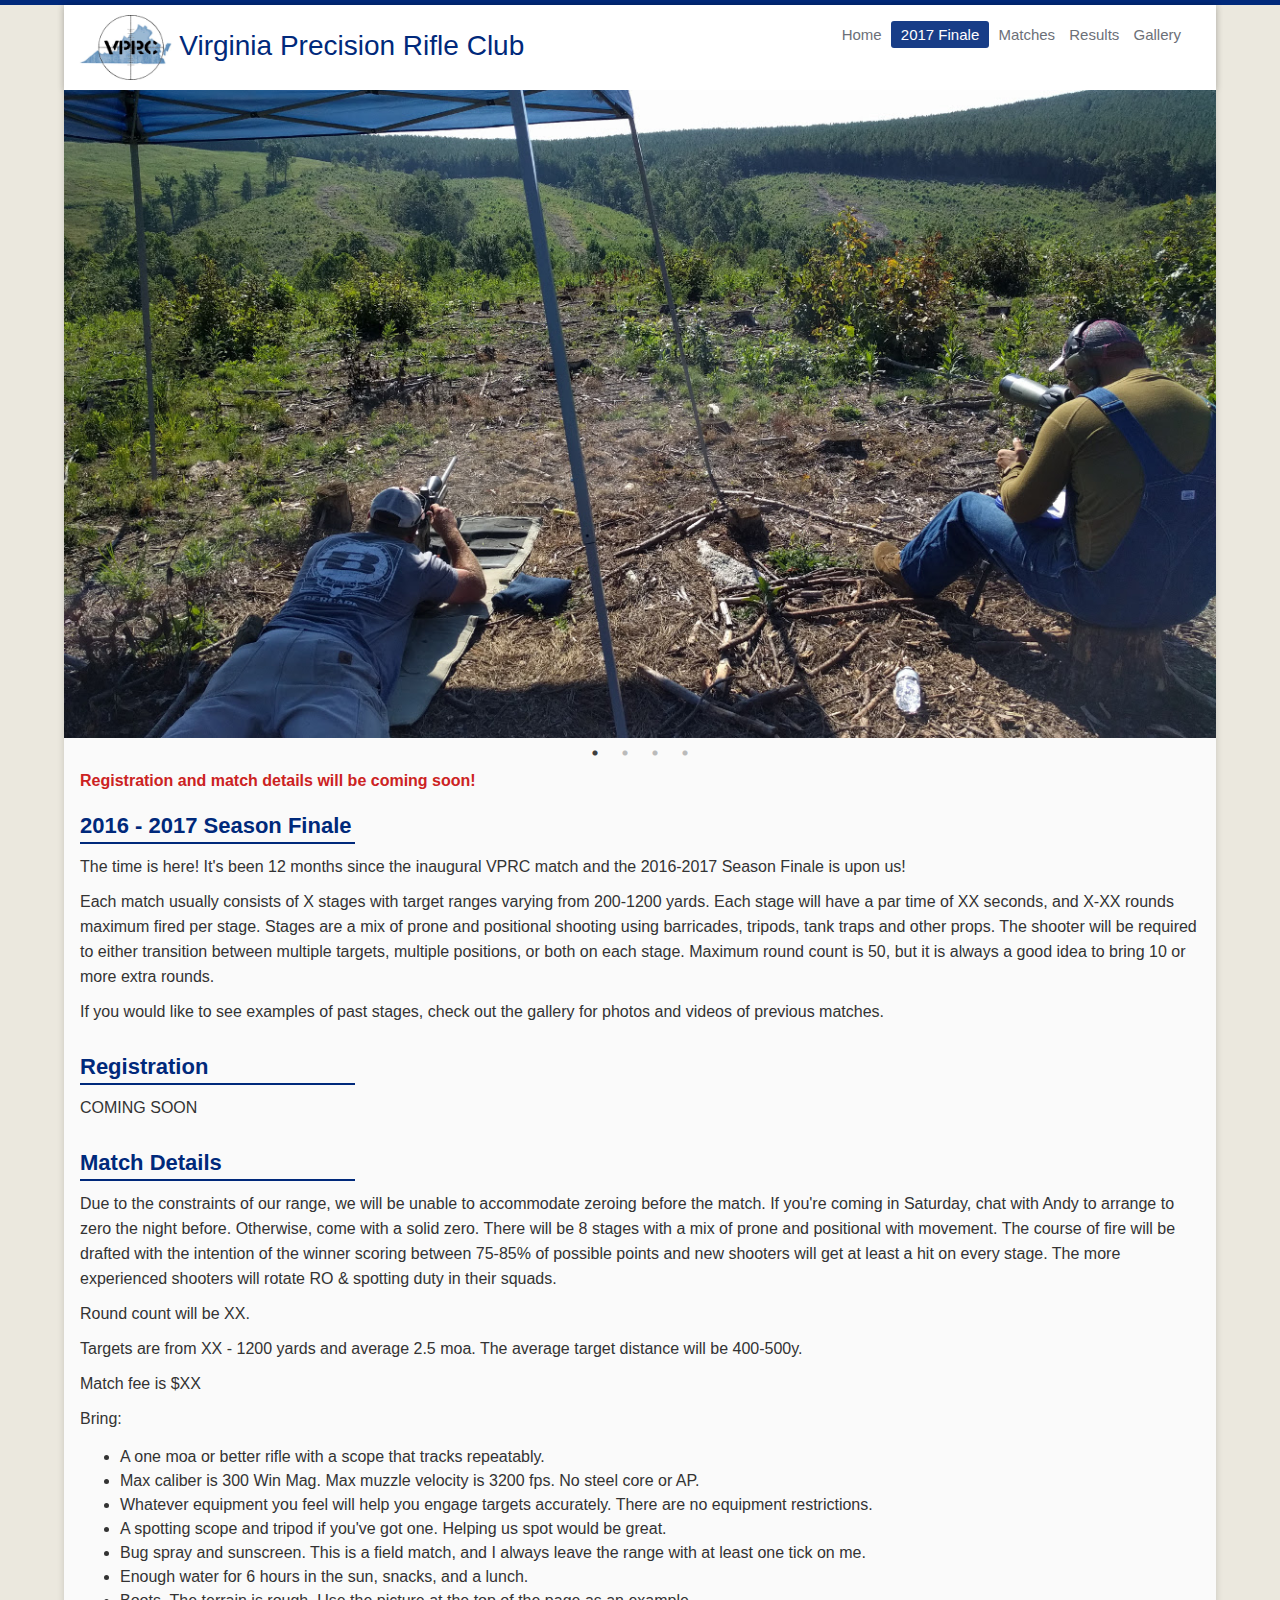
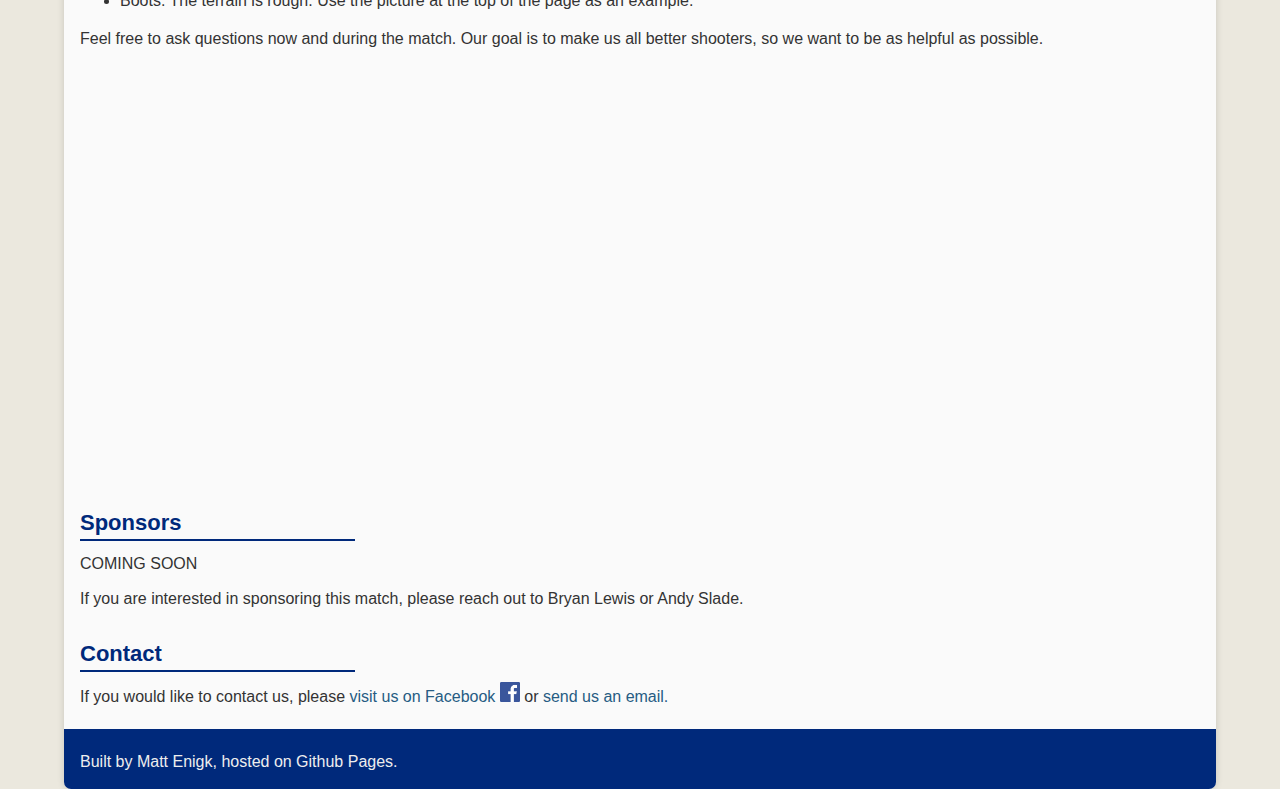
==== 2016_2017_season_finale.html @ fa89bb54 "Added 2016-2017 season finale page" ====
<!DOCTYPE html>

<html>
<head>
	<title>'2017 Season Finale | VPRC</title>
	<link href="img/favicon.ico" rel="icon" sizes="16x16 32x32 48x48 64x64" type="image/vnd.microsoft.icon">
	<meta charset="UTF-8">
	<meta content="width=device-width, initial-scale=1.0" name="viewport">
	<script src="https://ajax.googleapis.com/ajax/libs/jquery/1.12.4/jquery.min.js">
	</script>
	<script src="https://code.jquery.com/ui/1.12.0/jquery-ui.js">
	</script>
	<link href="css/reset.css" media="screen" rel="stylesheet" type="text/css">
	<link href="css/styles.css" media="screen" rel="stylesheet" type="text/css">
	<link href="css/header-basic-light.css" media="screen" rel="stylesheet" type="text/css">
	<link href="slick/slick.css" media="screen" rel="stylesheet" type="text/css">
	<link href="slick/slick-theme.css" media="screen" rel="stylesheet" type="text/css">
	<link href="css/jquery-ui.theme.css" media="screen" rel="stylesheet" type="text/css">
	<link href="css/jquery-ui.css" media="screen" rel="stylesheet" type="text/css">
	<link href="css/jquery-ui.structure.css" media="screen" rel="stylesheet" type="text/css">
	<script src="js/modernizr.js">
	</script>
	<script src="js/respond.js">
	</script>
	<script src="js/prefixfree.min.js">
	</script>
	<script src="slick/slick.min.js" type="text/javascript">
	</script>
	<script>
	$(document).ready(function(){
	 // Add smooth scrolling to all links
	 $("a").on('click', function(event) {

	   // Make sure this.hash has a value before overriding default behavior
	   if (this.hash !== "") {
	     // Prevent default anchor click behaviorc
	     event.preventDefault();

	     // Store hash
	     var hash = this.hash;

	     // Using jQuery's animate() method to add smooth page scroll
	     // The optional number (800) specifies the number of milliseconds it takes to scroll to the specified area
	     $('html, body').animate({
	       scrollTop: $(hash).offset().top
	     }, 800, function(){
	  
	       // Add hash (#) to URL when done scrolling (default click behavior)
	       window.location.hash = hash;
	     });
	   } // End if
	 });
	});
	</script>
	<script>
	   $(function(){
	     $("#slides").slick({
	       adaptiveHeight:true,
	       adaptiveWidth:true,
	       dots: true,
	       accessibility: true,
	       autoplay: true,
	       autoplaySpeed: 2500,
	       arrows: false
	     });
	   });
	</script>
	<script>
	 (function(i,s,o,g,r,a,m){i['GoogleAnalyticsObject']=r;i[r]=i[r]||function(){
	 (i[r].q=i[r].q||[]).push(arguments)},i[r].l=1*new Date();a=s.createElement(o),
	 m=s.getElementsByTagName(o)[0];a.async=1;a.src=g;m.parentNode.insertBefore(a,m)
	 })(window,document,'script','https://www.google-analytics.com/analytics.js','ga');

	 ga('create', 'UA-84222707-1', 'auto');
	 ga('send', 'pageview');

	</script>
</head>

<body>
	<div class="center-section">
		<header class="header-basic-light">
			<div class="header-limiter">
				<h1 id="home"><a href="index.html"><img alt="Virginia Precision Rifle Club Logo" height="65px" src="img/vprc_logo.jpg" style="vertical-align:middle"></a> Virginia Precision Rifle Club</h1>
				<nav>
					<a href="index.html">Home</a>
					<a class="selected" href="2016_2017_season_finale.html"> 2017 Finale</a> 
					<a href="matches.html">Matches</a> 
					<a href="results.html">Results</a> 
					<a href="gallery.html">Gallery</a>			
				</nav>
			</div>
		</header>

		<section class="container_slick">
			<div class="content_slick">
				<h2 class="hidden">Overview Photos</h2>
				<div class="home_photos" id="slides"><img alt="Andy Slade spotting for a competitor" src="img/slider/home7.jpg"> <img alt="Flingin' brass from the barricade" src="img/slider/home9.JPG"> <img alt="Bryan Lewis racking up hits from prone" src="img/slider/home10.JPG"> <img alt="Sam Barr makin shots from the Tank Trap" src="img/slider/home11.jpg"></div>
			</div>
		</section>
		<section class="container">
			<div class="content" id="matches">
				<p class="alert">Registration and match details will be coming soon!</p>

				<h2>2016 - 2017 Season Finale</h2>

				<p>The time is here! It's been 12 months since the inaugural VPRC match and the 2016-2017 Season Finale is upon us!</p>
				<p></p>
				<p>Each match usually consists of X stages with target ranges varying from 200-1200 yards. Each stage will have a par time of XX seconds, and X-XX rounds maximum fired per stage. Stages are a mix of prone and positional shooting using barricades, tripods, tank traps and other props. The shooter will be required to either transition between multiple targets, multiple positions, or both on each stage. Maximum round count is 50, but it is always a good idea to bring 10 or more extra rounds.</p>
				<p></p>
				<p>If you would like to see examples of past stages, check out the gallery for photos and videos of previous matches.</p>
			</div>
		</section>





		<section class="container">
			<div class="content" id="registration">
				<h2>Registration</h2>

				<p>COMING SOON</p>

			</div>
		</section>


		<section class="container">
			<div class="content" id="match-details">
				<h2>Match Details</h2>

				<p>Due to the constraints of our range, we will be unable to accommodate zeroing before the match. If you're coming in Saturday, chat with Andy to arrange to zero the night before. Otherwise, come with a solid zero. There will be 8 stages with a mix of prone and positional with movement. The course of fire will be drafted with the intention of the winner scoring between 75-85% of possible points and new shooters will get at least a hit on every stage. The more experienced shooters will rotate RO & spotting duty in their squads.</p>

				<p>Round count will be XX.</p>

				<p>Targets are from XX - 1200 yards and average 2.5 moa. The average target distance will be 400-500y.</p>

				<p>Match fee is $XX</p>

				<p>Bring:</p>
				<ul>
					<li>A one moa or better rifle with a scope that tracks repeatably.</li>
					<li>Max caliber is 300 Win Mag. Max muzzle velocity is 3200 fps. No steel core or AP.</li>
					<li>Whatever equipment you feel will help you engage targets accurately. There are no equipment restrictions.</li>
					<li>A spotting scope and tripod if you've got one. Helping us spot would be great.</li>
					<li>Bug spray and sunscreen. This is a field match, and I always leave the range with at least one tick on me.</li>
					<li>Enough water for 6 hours in the sun, snacks, and a lunch.</li>
					<li>Boots. The terrain is rough. Use the picture at the top of the page as an example.</li>
				</ul>
				Feel free to ask questions now and during the match. Our goal is to make us all better shooters, so we want to be as helpful as possible.
				<p></p>

				<div class="content_map">
					<iframe allowfullscreen frameborder="0" height="400" src="https://www.google.com/maps/embed?pb=!1m14!1m8!1m3!1d1617890.6167510154!2d-80.42761790255052!3d37.62703771089053!3m2!1i1024!2i768!4f13.1!3m3!1m2!1s0x884d4d66115ae6b7%3A0xe59be370fa7abfe2!2s2095+Weatherford+Dr%2C+Gretna%2C+VA+24557!5e0!3m2!1sen!2sus!4v1479332311120" style="border:0" width="100%"></iframe>
				</div>
			</div>
		</section>

				<section class="container">
			<div class="content" id="registration">
				<h2>Sponsors</h2>

				<p>COMING SOON</p>
				
				<p>If you are interested in sponsoring this match, please reach out to Bryan Lewis or Andy Slade.</p>

			</div>
		</section>

		<section class="container">
			<div class="content" id="contact">
				<h2>Contact</h2>


				<p>If you would like to contact us, please <a href="https://www.facebook.com/groups/608520689301867/">visit us on Facebook <img height="20" src="img/fb_ico.png" width="20"></a> or <a href="mailto:vaprclub@gmail.com" target="_top">send us an email.</a>
			</div>
		</section>


		<div class="footer">
			<p>Built by Matt Enigk, hosted on Github Pages.</p>
		</div>
	</div>
</body>
</html>
---- css/styles.css ----
body
{
border-top: 5px solid #00297b;
background: #ebe8de;
font-family: 'Open Sans', sans-serif;
color: #333333;}

input
{
font-family: 'Open Sans', sans-serif;
font-size:16px;
padding: 7px;
outline: 0;
border:0;
width:250px;
background: #ECECDE;
border-radius:5px;}

input[type=submit]
{
width:auto;
padding: 5px 18px;
line-height:25px;
text-shadow:none;
cursor:pointer;
box-shadow: none;
background: #333333;
color: #fff;}

p
{
margin: 10px 0;
line-height: 25px;}

a
{
text-decoration: none;
color: inherit;
transition: color .5s ease;}

strong
{
font-weight: bold;}

figcaption
{
line-height: 25px;
font-size:14px;
width:200px;}

figcaption strong
{
border-bottom: 1px solid #D6D0C1;
padding-bottom:10px;
margin: 10px 0;
display:block;}

header
{
width:auto;
max-width:1200px;
margin: 0 auto 0px auto;}

header h1
{
margin: 35px 0 0 0;
font-size: 55px;
color: #00297b;
font-style: italic;
font-family: 'Roboto Medium', serif;}

header p
{
font-family: 'Open Sans', sans-serif;
font-size: 16px;
color: #4A463B;
margin-left:132px;}

.container_slick
{
width:auto;
max-width: 1200px;
margin: 0 auto;
position:relative;
}
.container
{
width:auto;
max-width: 1200px;

position:relative;}

.clear
{
clear:both;}

.hidden
{
position:absolute;
clip: rect(1px 1px 1px 1px); /* IE6 & 7 */
clip: rect(1px, 1px, 1px, 1px);}

.about
{
	padding-right: 10px;
	float: left;
}

.content
{
	padding-bottom: 10px;
	/*border-bottom: 2px solid #00297b;*/
	padding-left: 16px;
	padding-right: 16px;
}

.content_footer
{
	border-bottom: none;
	background-color: #fff;
}
.content_slick
{
	margin-top: 0px;
	margin-bottom: 0px;
}
.content_map
{
	max-width: 75%;
	margin: auto;
	margin-top: 20px;
	margin-bottom: 20px;
}

.results_table
{
	max-width: 90%;
	margin: auto;
}
.content h2
{
	padding-top: 12px;
	padding-bottom: 5px;
	font-size: 22px;
	font-weight: bold;
	color: #00297b;
	border-bottom: 2px solid #00297b;
	width: 275px;
}

ol {
    display: block;
    list-style-type: decimal;
    margin-top: 1em;
    margin-bottom: 1em;
    margin-left: 0;
    margin-right: 0;
    padding-left: 40px;
}
.center-section
{
	background: #FAFAFA;
	max-width: 90%;
	margin: auto;
	box-shadow: 0 0 7px 0 rgba(0, 0, 0, 0.15);
	border-bottom-right-radius: 7px;
	border-bottom-left-radius: 7px;
}

.content_form
{
	max-width: 90%;
	margin: auto;
	margin-top: 20px;
	margin-bottom: 20px;
}

/*For screens above 1333px set the max width of header and content to 1200px.*/
@media all and (min-width: 1333px) {
	.center-section
	{
		max-width: 1200px;
	}
	.content_form
	{
		max-width: 75%;
	}
}
/*For screens below 960px set the max width of header and content to the entire view*/
@media all and (max-width: 960px) {
	.center-section
	{
		max-width: 100%;
	}
	.content_form
	{
		max-width: 95%;
	}
}

a {
  transition: color .4s;
  color: #265C83;
}

a:link,
a:visited { color: #265C83; }
a:hover   { color: #7FDBFF; }
a:active  {
  transition: color .3s;
  color: #007BE6;
}

.link { text-decoration: none; }

li{
	padding-top: 2px;
	padding-bottom: 6px;
	
}

#contact{
	border-bottom: 2px solid #00297b;
}

.footer{
	padding-top: 8px;
	margin-top: 0px;
	color: #EEEEEE;
	min-height: 50px;
	background: #00297b;
	border-bottom-right-radius: 7px;
	border-bottom-left-radius: 7px;
}

.footer p{
	margin-left: 16px;
}

.alert{
	color:#CC2222;
	font-weight:bold;
}

video {
  width: 100%;
  height: auto;
  object-fit: inherit;
}
---- css/header-basic-light.css ----
.header-basic-light{
	padding: 10px 10px;
	box-sizing:border-box;
	box-shadow: 0 0 7px 0 rgba(0, 0, 0, 0.15);
	height: 85px;
	background-color: #fff;
	
}

.header-basic-light .header-limiter {
	max-width: 1200px;
	text-align: center;
	margin: 0 auto;
}

/* Logo */

.header-basic-light .header-limiter h1{
	float: left;
	font: normal 28px Cookie, Arial, Helvetica, sans-serif;
	line-height: 40px;
	margin: 0;
}

.header-basic-light-logo a img{
	display: block;
	margin: auto;
	float: left;
	vertical-align: middle;
}

.header-basic-light .header-limiter h1 span {
	color: #5383d3;
}

/* The header links */

.header-basic-light .header-limiter a {
	color: #5c616a;
	text-decoration: none;
}

.header-basic-light .header-limiter nav{
	font:15px Arial, Helvetica, sans-serif;
	line-height: 40px;
	float: right;
	vertical-align: middle;
	padding-right: 20px;
}

.header-basic-light .header-limiter nav a{
	display: inline-block;
	padding: 0 5px;
	opacity: 0.9;
	text-decoration:none;
	color: #5c616a;
	line-height:1;
}

.header-basic-light .header-limiter nav a.selected {
	/*background-color: #86a3d5;*/
	background-color: #00297b;
	color: #ffffff;
	border-radius: 3px;
	padding:6px 10px;
}

/* Making the header responsive. */

@media all and (max-width: 800px) {

	.header-basic-light {
		padding: 20px 0;
		height: 125px;
		width: 100%;
	}

	.header-basic-light .header-limiter h1 {
		float: none;
		margin: -8px 0 10px;
		text-align: center;
		vertical-align: middle;
		font-size: 24px;
		line-height: 1;
	}

	.header-basic-light .header-limiter nav {
		line-height: 1;
		float:none;
		vertical-align: middle;
		padding-right: 0px;
	}

	.header-basic-light .header-limiter nav a {
		font-size: 13px;
		vertical-align: middle;
	}

}

@media all and (max-width: 470px) {

	.header-basic-light {
		padding: 20px 0;
		height: 160px;
		width: 100%;
	}
/* For the headers to look good, be sure to reset the margin and padding of the body */

body {
	margin:0;
	padding:0;
}
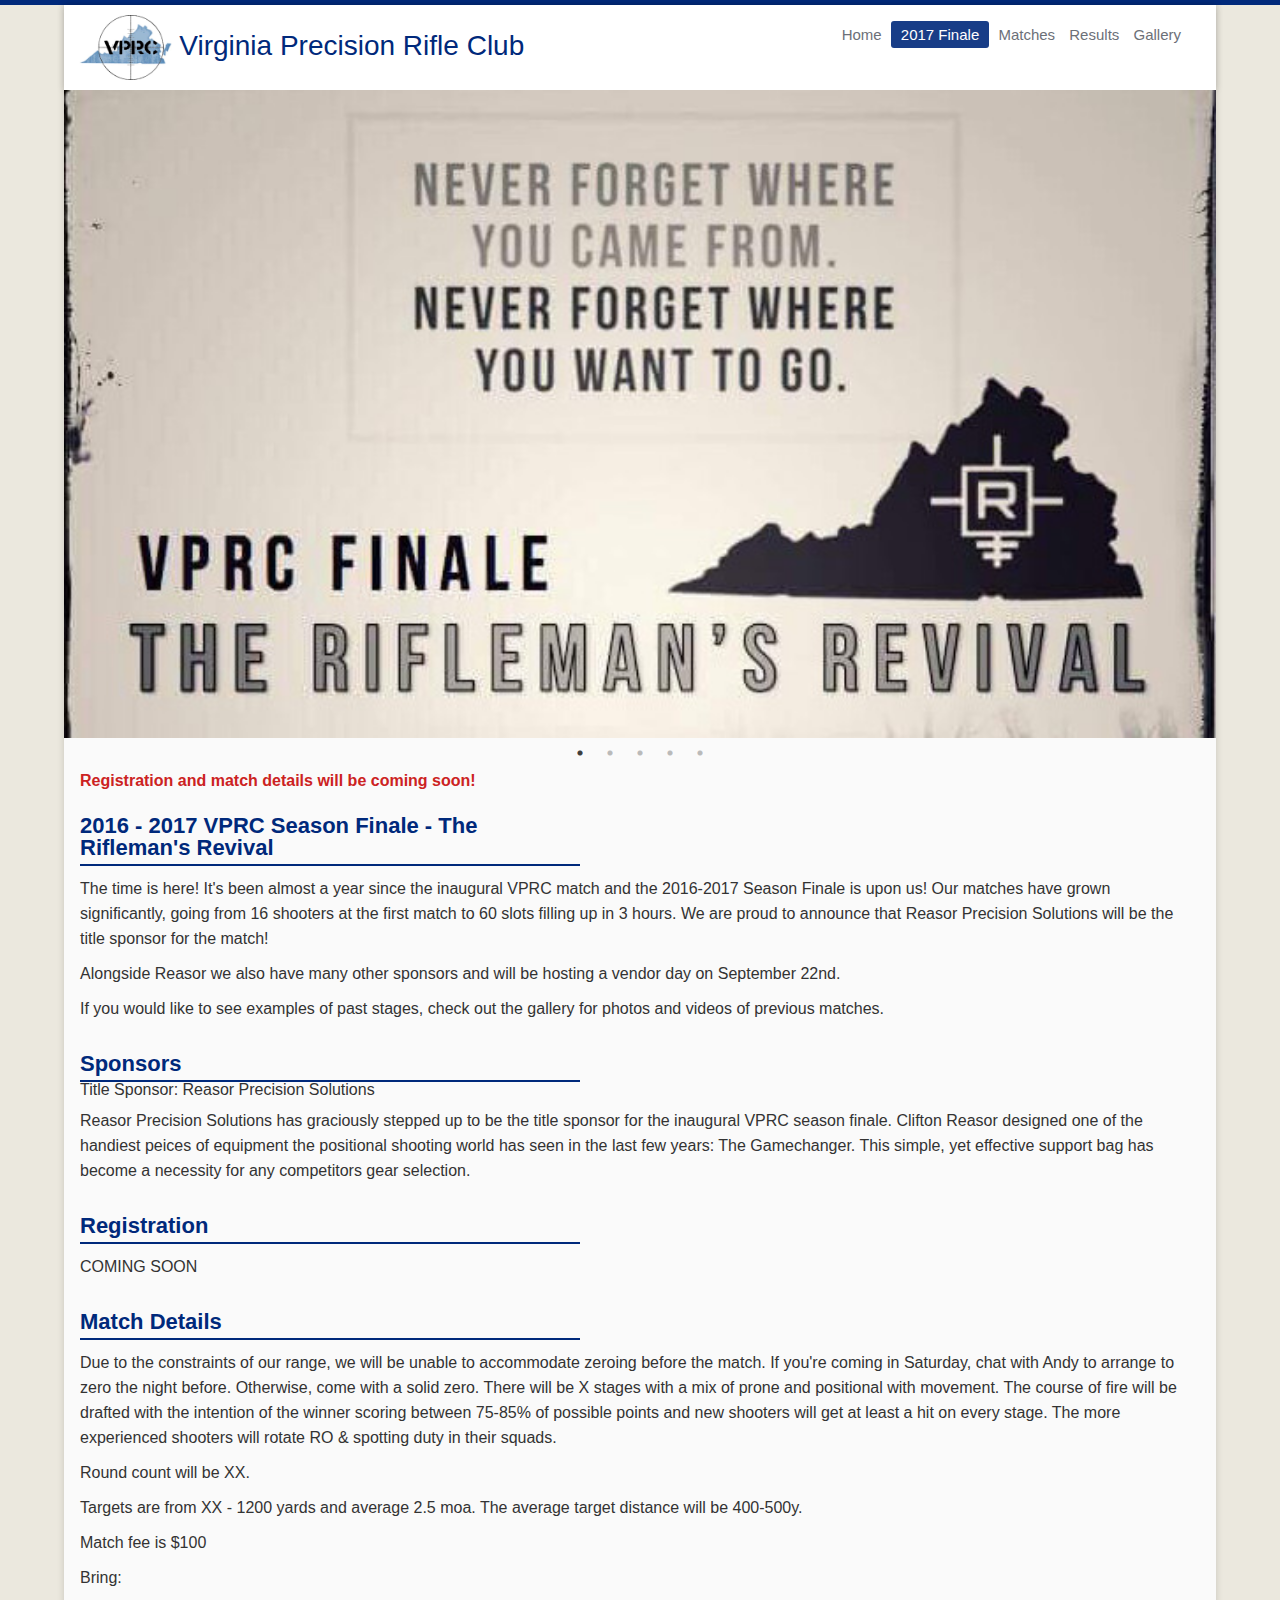
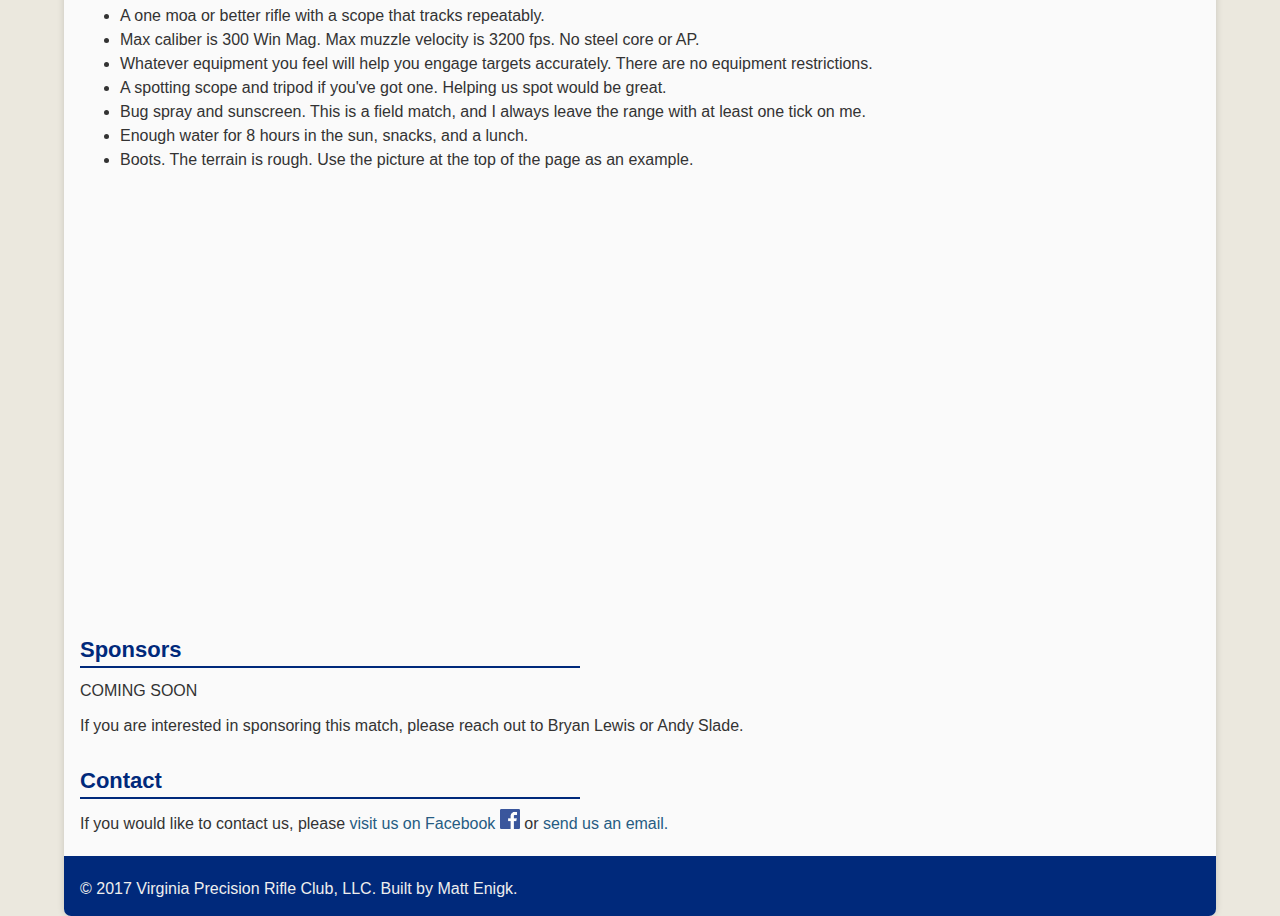
==== commit 077aa32f: "Matches June update." ====
--- a/2016_2017_season_finale.html
+++ b/2016_2017_season_finale.html
@@ -87,7 +87,7 @@
 					<a class="selected" href="2016_2017_season_finale.html"> 2017 Finale</a> 
 					<a href="matches.html">Matches</a> 
 					<a href="results.html">Results</a> 
-					<a href="gallery.html">Gallery</a>			
+					<a href="gallery.html">Gallery</a>
 				</nav>
 			</div>
 		</header>
@@ -95,26 +95,40 @@
 		<section class="container_slick">
 			<div class="content_slick">
 				<h2 class="hidden">Overview Photos</h2>
-				<div class="home_photos" id="slides"><img alt="Andy Slade spotting for a competitor" src="img/slider/home7.jpg"> <img alt="Flingin' brass from the barricade" src="img/slider/home9.JPG"> <img alt="Bryan Lewis racking up hits from prone" src="img/slider/home10.JPG"> <img alt="Sam Barr makin shots from the Tank Trap" src="img/slider/home11.jpg"></div>
+				<div class="home_photos" id="slides">
+					<img alt="VPRC Final" src="img/final_title.jpg"> 
+					<img alt="Andy Slade spotting for a competitor" src="img/slider/home7.jpg"> 
+					<img alt="Flingin' brass from the barricade" src="img/slider/home9.JPG"> 
+					<img alt="Bryan Lewis racking up hits from prone" src="img/slider/home10.JPG"> 
+					<img alt="Sam Barr makin shots from the Tank Trap" src="img/slider/home11.jpg">
+				</div>
 			</div>
 		</section>
 		<section class="container">
 			<div class="content" id="matches">
 				<p class="alert">Registration and match details will be coming soon!</p>
 
-				<h2>2016 - 2017 Season Finale</h2>
-
-				<p>The time is here! It's been 12 months since the inaugural VPRC match and the 2016-2017 Season Finale is upon us!</p>
+				<h2>2016 - 2017 VPRC Season Finale - The Rifleman's Revival</h2>
+
+				<p>The time is here! It's been almost a year since the inaugural VPRC match and the 2016-2017 Season Finale is upon us! Our matches have grown significantly, going from 16 shooters at the first match to 60 slots filling up in 3 hours. We are proud to announce that Reasor Precision Solutions will be the title sponsor for the match!</p>
 				<p></p>
-				<p>Each match usually consists of X stages with target ranges varying from 200-1200 yards. Each stage will have a par time of XX seconds, and X-XX rounds maximum fired per stage. Stages are a mix of prone and positional shooting using barricades, tripods, tank traps and other props. The shooter will be required to either transition between multiple targets, multiple positions, or both on each stage. Maximum round count is 50, but it is always a good idea to bring 10 or more extra rounds.</p>
+				<p>Alongside Reasor we also have many other sponsors and will be hosting a vendor day on September 22nd. </p>
 				<p></p>
 				<p>If you would like to see examples of past stages, check out the gallery for photos and videos of previous matches.</p>
 			</div>
 		</section>
-
-
-
-
+		
+		<section class="container">
+			<div class="content" id="sponsors">
+				<h2>Sponsors</h2>
+
+				<H3>Title Sponsor: Reasor Precision Solutions</H3>
+				<p>Reasor Precision Solutions has graciously stepped up to be the title sponsor for the inaugural VPRC season finale. 
+				Clifton Reasor designed one of the handiest peices of equipment the positional shooting world has seen in the last few years: The Gamechanger. 
+				This simple, yet effective support bag has become a necessity for any competitors gear selection.
+
+			</div>
+		</section>
 
 		<section class="container">
 			<div class="content" id="registration">
@@ -130,13 +144,13 @@
 			<div class="content" id="match-details">
 				<h2>Match Details</h2>
 
-				<p>Due to the constraints of our range, we will be unable to accommodate zeroing before the match. If you're coming in Saturday, chat with Andy to arrange to zero the night before. Otherwise, come with a solid zero. There will be 8 stages with a mix of prone and positional with movement. The course of fire will be drafted with the intention of the winner scoring between 75-85% of possible points and new shooters will get at least a hit on every stage. The more experienced shooters will rotate RO & spotting duty in their squads.</p>
+				<p>Due to the constraints of our range, we will be unable to accommodate zeroing before the match. If you're coming in Saturday, chat with Andy to arrange to zero the night before. Otherwise, come with a solid zero. There will be X stages with a mix of prone and positional with movement. The course of fire will be drafted with the intention of the winner scoring between 75-85% of possible points and new shooters will get at least a hit on every stage. The more experienced shooters will rotate RO & spotting duty in their squads.</p>
 
 				<p>Round count will be XX.</p>
 
 				<p>Targets are from XX - 1200 yards and average 2.5 moa. The average target distance will be 400-500y.</p>
 
-				<p>Match fee is $XX</p>
+				<p>Match fee is $100</p>
 
 				<p>Bring:</p>
 				<ul>
@@ -145,10 +159,10 @@
 					<li>Whatever equipment you feel will help you engage targets accurately. There are no equipment restrictions.</li>
 					<li>A spotting scope and tripod if you've got one. Helping us spot would be great.</li>
 					<li>Bug spray and sunscreen. This is a field match, and I always leave the range with at least one tick on me.</li>
-					<li>Enough water for 6 hours in the sun, snacks, and a lunch.</li>
+					<li>Enough water for 8 hours in the sun, snacks, and a lunch.</li>
 					<li>Boots. The terrain is rough. Use the picture at the top of the page as an example.</li>
 				</ul>
-				Feel free to ask questions now and during the match. Our goal is to make us all better shooters, so we want to be as helpful as possible.
+				
 				<p></p>
 
 				<div class="content_map">
@@ -179,7 +193,7 @@
 
 
 		<div class="footer">
-			<p>Built by Matt Enigk, hosted on Github Pages.</p>
+			<p>&copy; 2017 Virginia Precision Rifle Club, LLC. Built by Matt Enigk.</p>
 		</div>
 	</div>
 </body>
--- a/css/styles.css
+++ b/css/styles.css
@@ -145,7 +145,7 @@
 	font-weight: bold;
 	color: #00297b;
 	border-bottom: 2px solid #00297b;
-	width: 275px;
+	width: 500px;
 }
 
 ol {
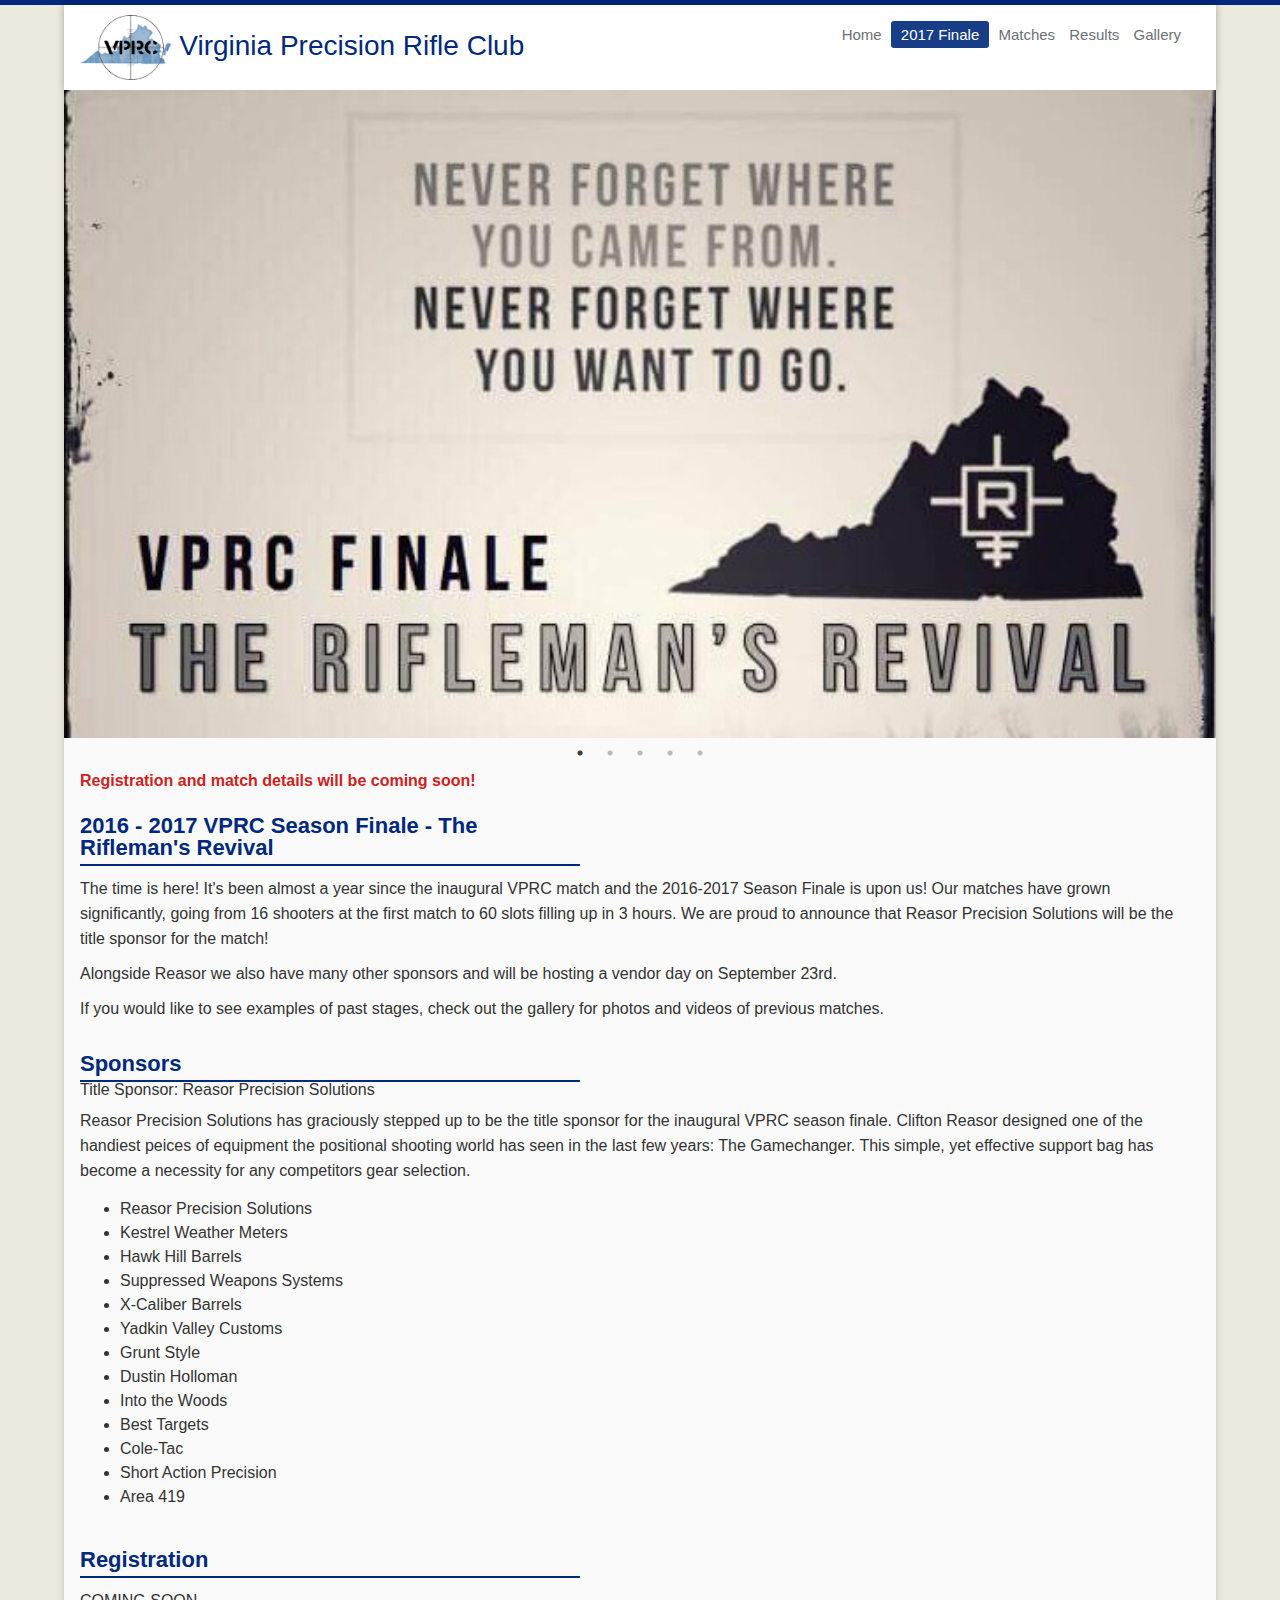
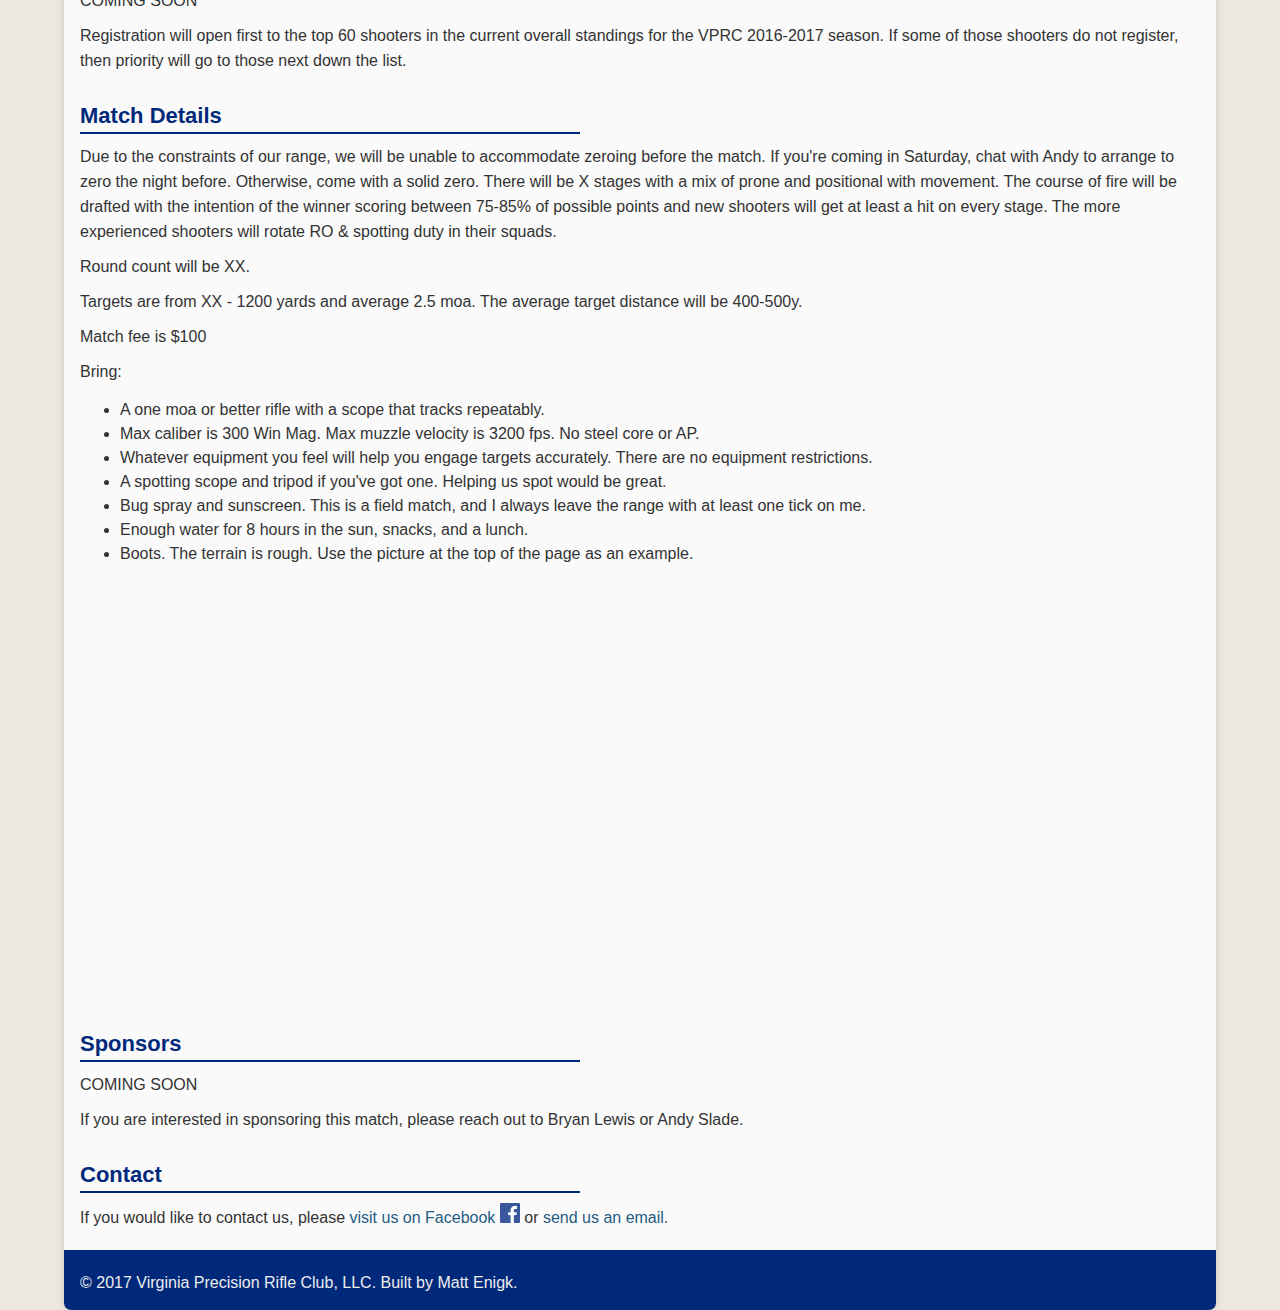
==== commit 7123ae3c: "July Match Registration" ====
--- a/2016_2017_season_finale.html
+++ b/2016_2017_season_finale.html
@@ -112,7 +112,7 @@
 
 				<p>The time is here! It's been almost a year since the inaugural VPRC match and the 2016-2017 Season Finale is upon us! Our matches have grown significantly, going from 16 shooters at the first match to 60 slots filling up in 3 hours. We are proud to announce that Reasor Precision Solutions will be the title sponsor for the match!</p>
 				<p></p>
-				<p>Alongside Reasor we also have many other sponsors and will be hosting a vendor day on September 22nd. </p>
+				<p>Alongside Reasor we also have many other sponsors and will be hosting a vendor day on September 23rd. </p>
 				<p></p>
 				<p>If you would like to see examples of past stages, check out the gallery for photos and videos of previous matches.</p>
 			</div>
@@ -127,6 +127,21 @@
 				Clifton Reasor designed one of the handiest peices of equipment the positional shooting world has seen in the last few years: The Gamechanger. 
 				This simple, yet effective support bag has become a necessity for any competitors gear selection.
 
+				<ul>
+					<li>Reasor Precision Solutions</li>
+					<li>Kestrel Weather Meters</li>
+					<li>Hawk Hill Barrels</li>
+					<li>Suppressed Weapons Systems</li>
+					<li>X-Caliber Barrels</li>
+					<li>Yadkin Valley Customs</li>
+					<li>Grunt Style</li>
+					<li>Dustin Holloman</li>
+					<li>Into the Woods</li>
+					<li>Best Targets</li>
+					<li>Cole-Tac</li>
+					<li>Short Action Precision</li>
+					<li>Area 419</li>
+					</ul>
 			</div>
 		</section>
 
@@ -135,6 +150,8 @@
 				<h2>Registration</h2>
 
 				<p>COMING SOON</p>
+				
+				<p>Registration will open first to the top 60 shooters in the current overall standings for the VPRC 2016-2017 season. If some of those shooters do not register, then priority will go to those next down the list.
 
 			</div>
 		</section>
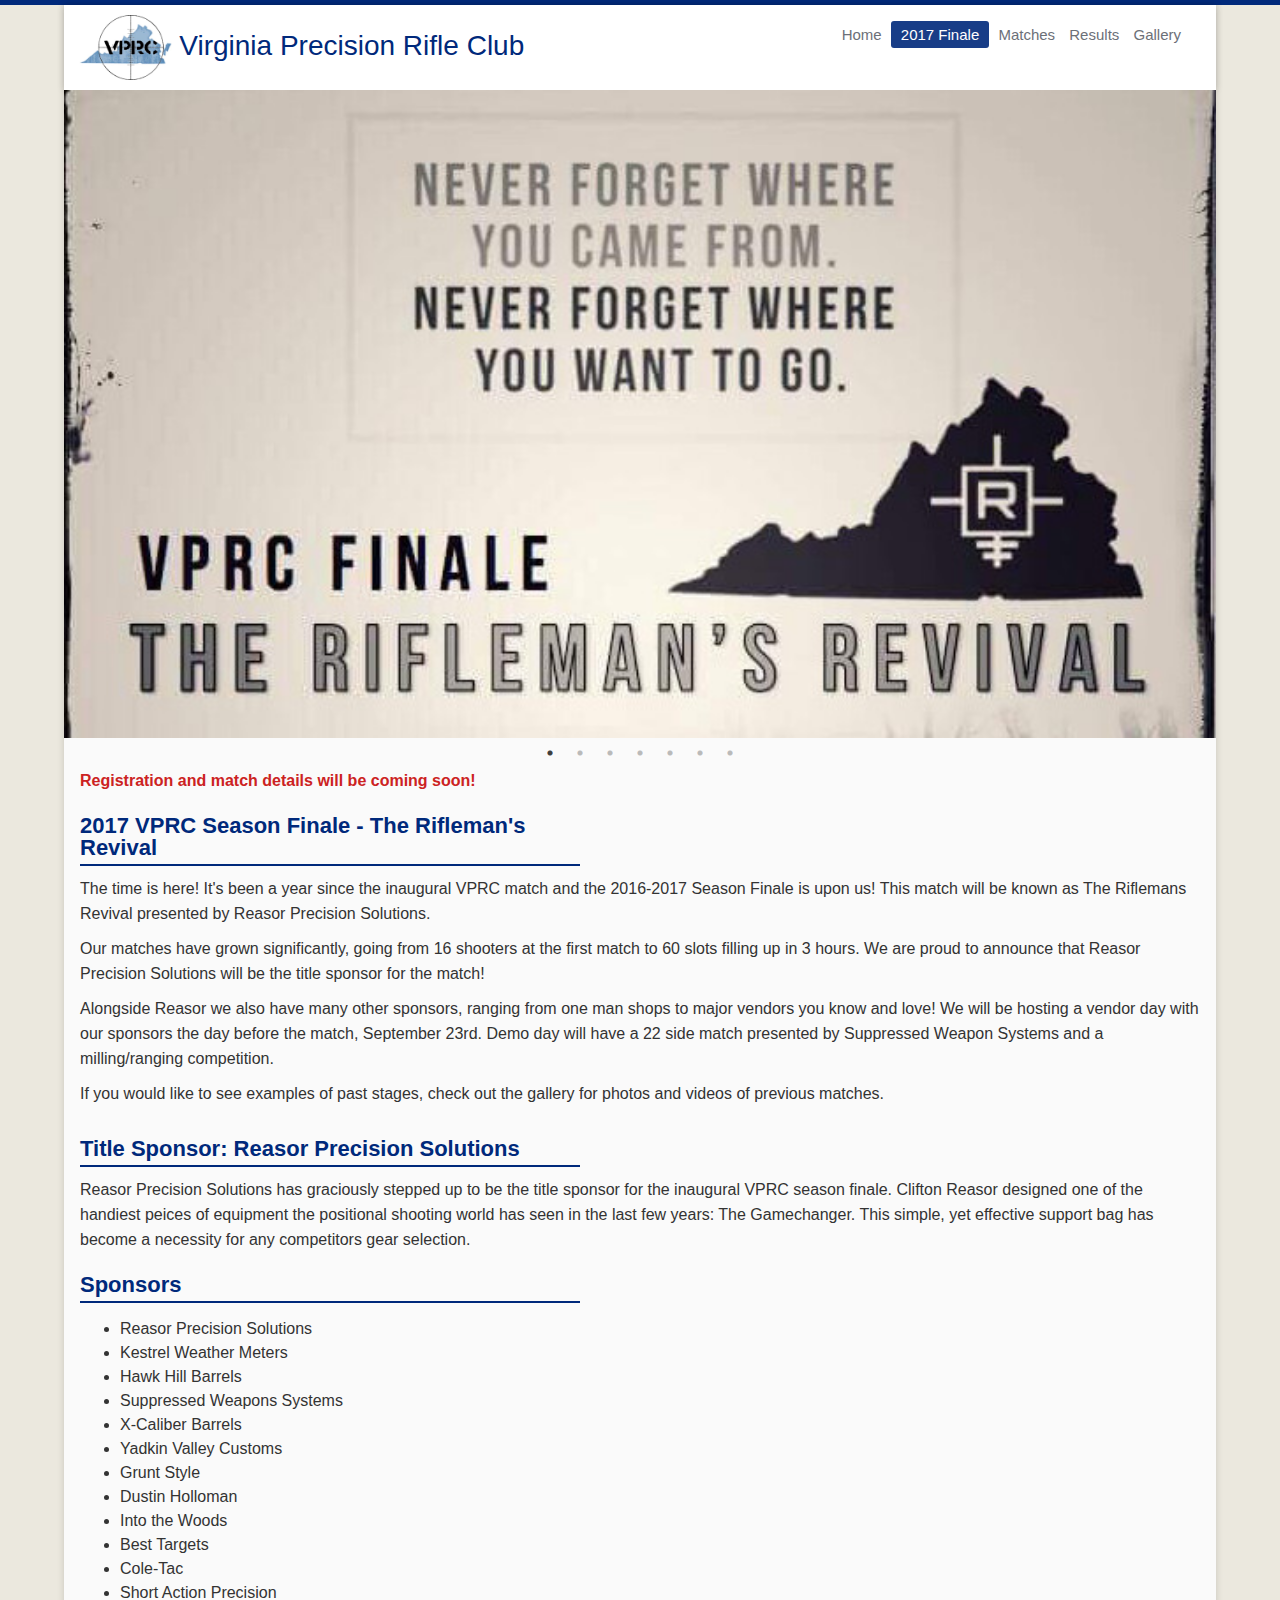
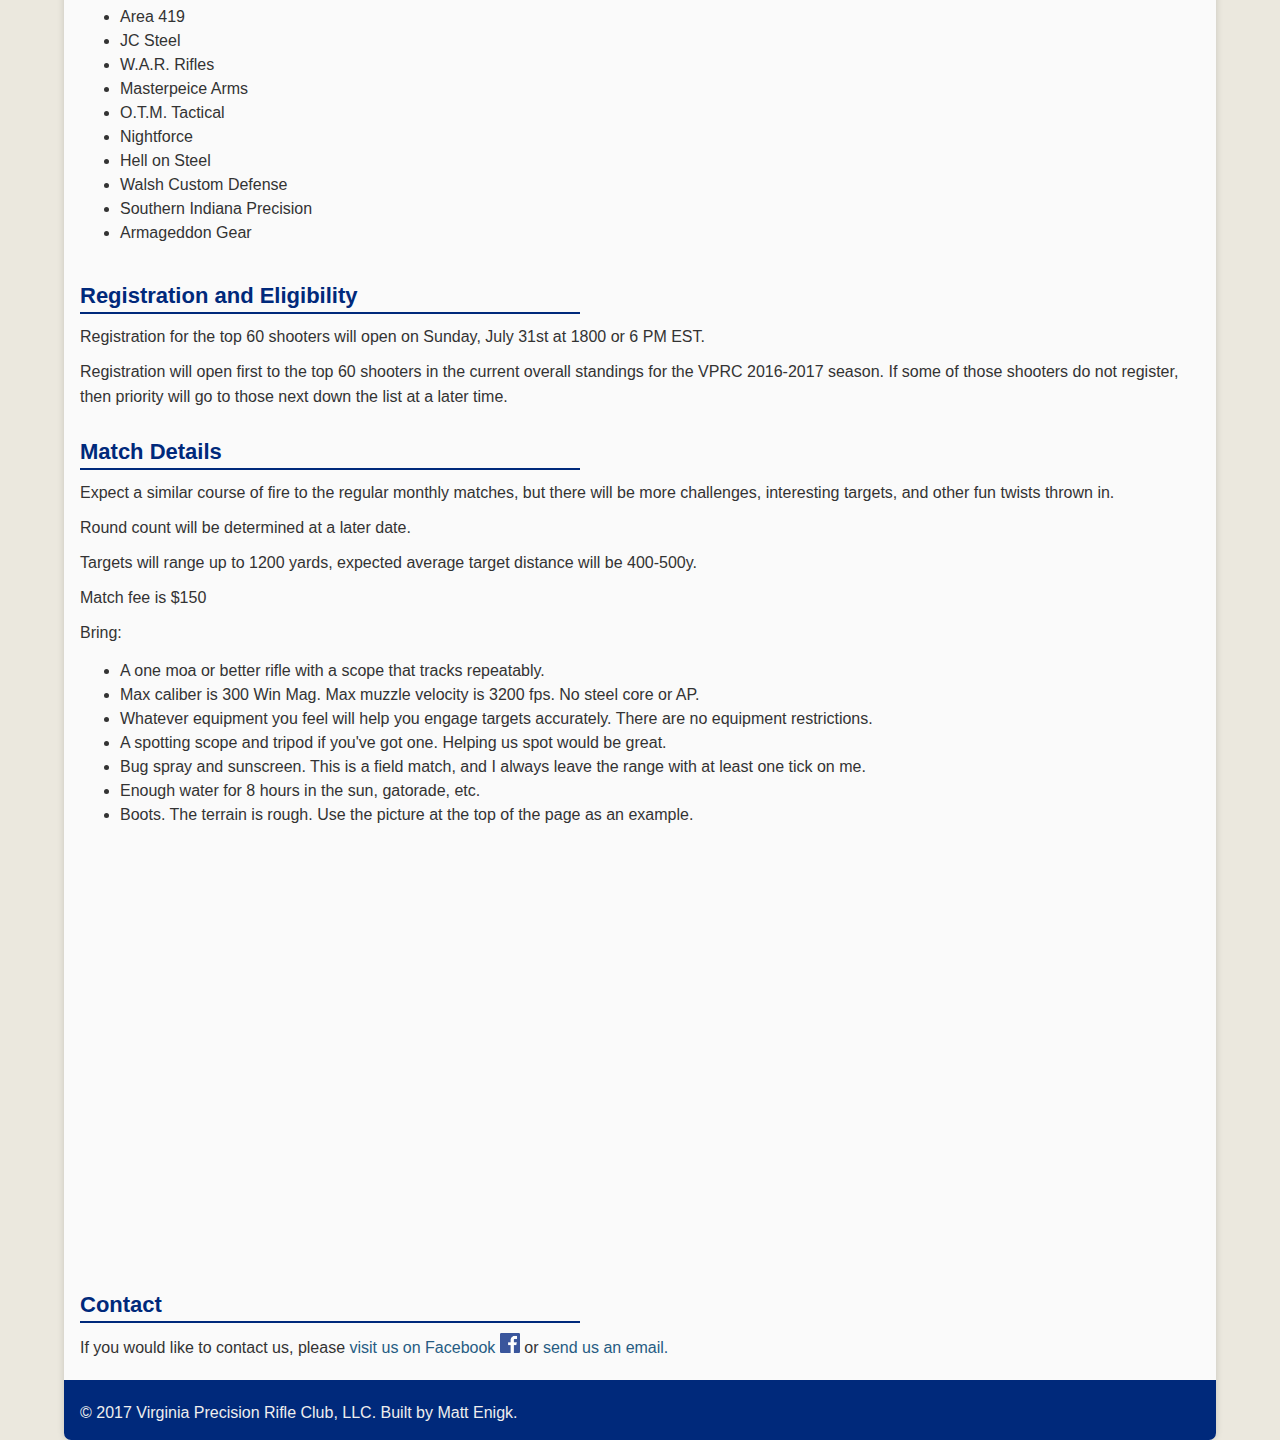
==== commit 17dcc75a: "Finale Page Updates" ====
--- a/2016_2017_season_finale.html
+++ b/2016_2017_season_finale.html
@@ -97,10 +97,12 @@
 				<h2 class="hidden">Overview Photos</h2>
 				<div class="home_photos" id="slides">
 					<img alt="VPRC Final" src="img/final_title.jpg"> 
-					<img alt="Andy Slade spotting for a competitor" src="img/slider/home7.jpg"> 
-					<img alt="Flingin' brass from the barricade" src="img/slider/home9.JPG"> 
-					<img alt="Bryan Lewis racking up hits from prone" src="img/slider/home10.JPG"> 
-					<img alt="Sam Barr makin shots from the Tank Trap" src="img/slider/home11.jpg">
+					<img alt="Andy Slade spotting for a competitor" src="img/finale1.jpg"> 
+					<img alt="Flingin' brass from the barricade" src="img/finale2.JPG"> 
+					<img alt="Bryan Lewis racking up hits from prone" src="img/finale3.JPG"> 
+					<img alt="Sam Barr makin shots from the Tank Trap" src="img/finale4.jpg">
+					<img alt="Sam Barr makin shots from the Tank Trap" src="img/finale5.jpg">
+					<img alt="Sam Barr makin shots from the Tank Trap" src="img/finale6.jpg">
 				</div>
 			</div>
 		</section>
@@ -108,11 +110,11 @@
 			<div class="content" id="matches">
 				<p class="alert">Registration and match details will be coming soon!</p>
 
-				<h2>2016 - 2017 VPRC Season Finale - The Rifleman's Revival</h2>
-
-				<p>The time is here! It's been almost a year since the inaugural VPRC match and the 2016-2017 Season Finale is upon us! Our matches have grown significantly, going from 16 shooters at the first match to 60 slots filling up in 3 hours. We are proud to announce that Reasor Precision Solutions will be the title sponsor for the match!</p>
-				<p></p>
-				<p>Alongside Reasor we also have many other sponsors and will be hosting a vendor day on September 23rd. </p>
+				<h2>2017 VPRC Season Finale - The Rifleman's Revival</h2>
+
+				<p>The time is here! It's been a year since the inaugural VPRC match and the 2016-2017 Season Finale is upon us! This match will be known as The Riflemans Revival presented by Reasor Precision Solutions.</p>
+				<p>Our matches have grown significantly, going from 16 shooters at the first match to 60 slots filling up in 3 hours. We are proud to announce that Reasor Precision Solutions will be the title sponsor for the match!</p>
+				<p>Alongside Reasor we also have many other sponsors, ranging from one man shops to major vendors you know and love! We will be hosting a vendor day with our sponsors the day before the match, September 23rd. Demo day will have a 22 side match presented by Suppressed Weapon Systems and a milling/ranging competition.</p>
 				<p></p>
 				<p>If you would like to see examples of past stages, check out the gallery for photos and videos of previous matches.</p>
 			</div>
@@ -120,13 +122,13 @@
 		
 		<section class="container">
 			<div class="content" id="sponsors">
-				<h2>Sponsors</h2>
-
-				<H3>Title Sponsor: Reasor Precision Solutions</H3>
+				
+				<h2>Title Sponsor: Reasor Precision Solutions</h2>
 				<p>Reasor Precision Solutions has graciously stepped up to be the title sponsor for the inaugural VPRC season finale. 
 				Clifton Reasor designed one of the handiest peices of equipment the positional shooting world has seen in the last few years: The Gamechanger. 
 				This simple, yet effective support bag has become a necessity for any competitors gear selection.
-
+				
+				<h2>Sponsors</h2>
 				<ul>
 					<li>Reasor Precision Solutions</li>
 					<li>Kestrel Weather Meters</li>
@@ -141,17 +143,26 @@
 					<li>Cole-Tac</li>
 					<li>Short Action Precision</li>
 					<li>Area 419</li>
-					</ul>
+					<li>JC Steel</li>
+					<li>W.A.R. Rifles</li>
+					<li>Masterpeice Arms</li>
+					<li>O.T.M. Tactical</li>
+					<li>Nightforce</li>
+					<li>Hell on Steel</li>
+					<li>Walsh Custom Defense</li>
+					<li>Southern Indiana Precision</li>
+					<li>Armageddon Gear</li>
+				</ul>
 			</div>
 		</section>
 
 		<section class="container">
 			<div class="content" id="registration">
-				<h2>Registration</h2>
-
-				<p>COMING SOON</p>
-				
-				<p>Registration will open first to the top 60 shooters in the current overall standings for the VPRC 2016-2017 season. If some of those shooters do not register, then priority will go to those next down the list.
+				<h2>Registration and Eligibility</h2>
+
+				<p>Registration for the top 60 shooters will open on Sunday, July 31st at 1800 or 6 PM EST.</p>
+				
+				<p>Registration will open first to the top 60 shooters in the current overall standings for the VPRC 2016-2017 season. If some of those shooters do not register, then priority will go to those next down the list at a later time.
 
 			</div>
 		</section>
@@ -161,13 +172,13 @@
 			<div class="content" id="match-details">
 				<h2>Match Details</h2>
 
-				<p>Due to the constraints of our range, we will be unable to accommodate zeroing before the match. If you're coming in Saturday, chat with Andy to arrange to zero the night before. Otherwise, come with a solid zero. There will be X stages with a mix of prone and positional with movement. The course of fire will be drafted with the intention of the winner scoring between 75-85% of possible points and new shooters will get at least a hit on every stage. The more experienced shooters will rotate RO & spotting duty in their squads.</p>
-
-				<p>Round count will be XX.</p>
-
-				<p>Targets are from XX - 1200 yards and average 2.5 moa. The average target distance will be 400-500y.</p>
-
-				<p>Match fee is $100</p>
+				<p>Expect a similar course of fire to the regular monthly matches, but there will be more challenges, interesting targets, and other fun twists thrown in.</p>
+
+				<p>Round count will be determined at a later date.</p>
+
+				<p>Targets will range up to 1200 yards, expected average target distance will be 400-500y.</p>
+
+				<p>Match fee is $150</p>
 
 				<p>Bring:</p>
 				<ul>
@@ -176,7 +187,7 @@
 					<li>Whatever equipment you feel will help you engage targets accurately. There are no equipment restrictions.</li>
 					<li>A spotting scope and tripod if you've got one. Helping us spot would be great.</li>
 					<li>Bug spray and sunscreen. This is a field match, and I always leave the range with at least one tick on me.</li>
-					<li>Enough water for 8 hours in the sun, snacks, and a lunch.</li>
+					<li>Enough water for 8 hours in the sun, gatorade, etc.</li>
 					<li>Boots. The terrain is rough. Use the picture at the top of the page as an example.</li>
 				</ul>
 				
@@ -185,17 +196,6 @@
 				<div class="content_map">
 					<iframe allowfullscreen frameborder="0" height="400" src="https://www.google.com/maps/embed?pb=!1m14!1m8!1m3!1d1617890.6167510154!2d-80.42761790255052!3d37.62703771089053!3m2!1i1024!2i768!4f13.1!3m3!1m2!1s0x884d4d66115ae6b7%3A0xe59be370fa7abfe2!2s2095+Weatherford+Dr%2C+Gretna%2C+VA+24557!5e0!3m2!1sen!2sus!4v1479332311120" style="border:0" width="100%"></iframe>
 				</div>
-			</div>
-		</section>
-
-				<section class="container">
-			<div class="content" id="registration">
-				<h2>Sponsors</h2>
-
-				<p>COMING SOON</p>
-				
-				<p>If you are interested in sponsoring this match, please reach out to Bryan Lewis or Andy Slade.</p>
-
 			</div>
 		</section>
 
